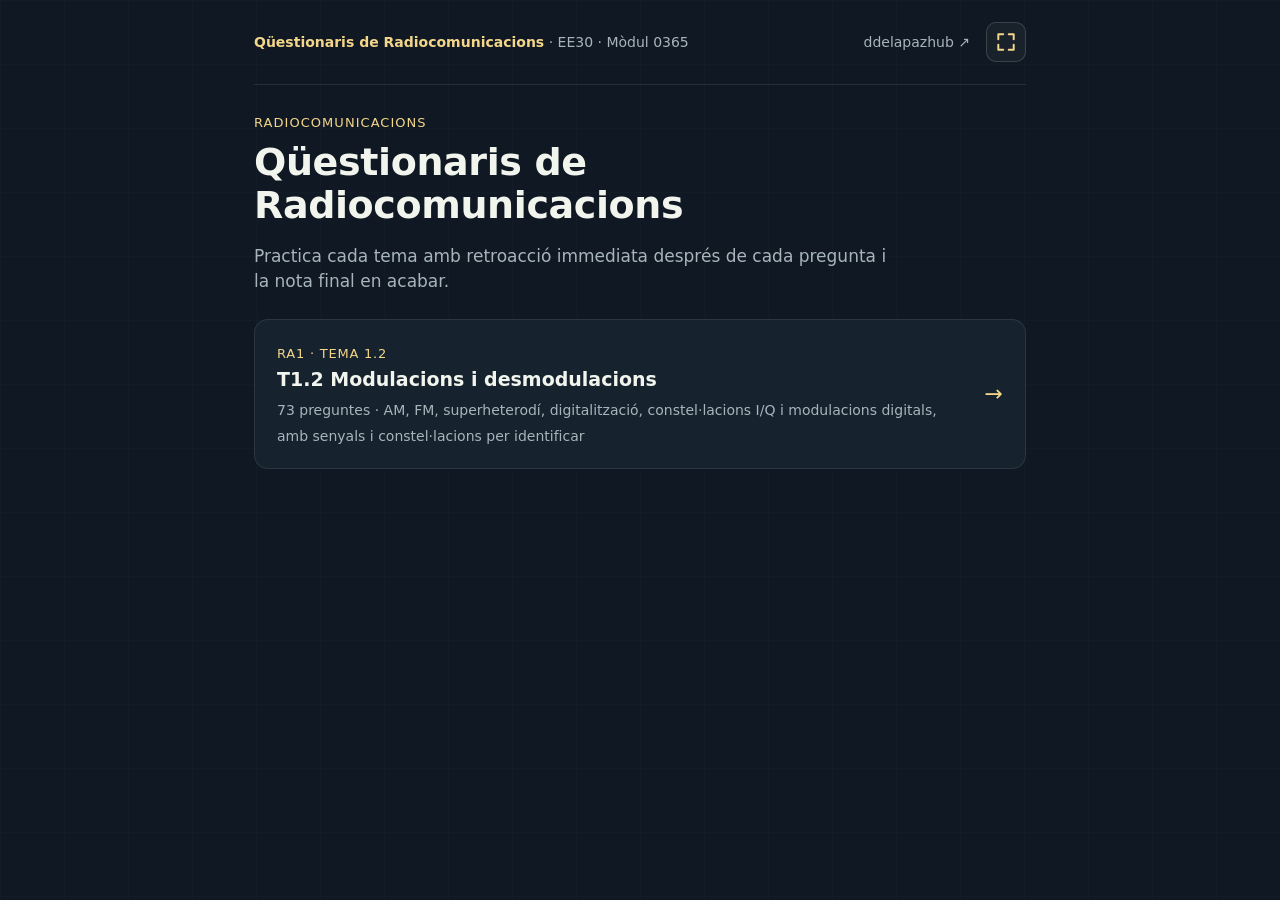
==== index.html @ 50cbcafa "Qüestionari T1.2 Modulacions i desmodulacions (mòdul 0365) Motor del qüestionari reaprofitat de ques" ====
<!DOCTYPE html>
<html lang="ca">
<head>
  <meta charset="UTF-8">
  <meta name="viewport" content="width=device-width, initial-scale=1">
  <meta name="theme-color" content="#101923">
  <title>Qüestionaris de Radiocomunicacions · Mòdul 0365</title>
  <link rel="stylesheet" href="assets/quiz.css">
</head>
<body>
  <div class="shell">
    <header class="top">
      <span class="crumb"><b>Qüestionaris de Radiocomunicacions</b> · EE30 · Mòdul 0365</span>
      <div class="header-end">
        <a class="crumb" href="https://ddelapaz1.github.io/#modul-0365">ddelapazhub ↗</a>
        <button type="button" id="btn-fs" class="fs-btn" aria-label="Pantalla completa" title="Pantalla completa (F)" hidden>
          <svg class="fs-on" viewBox="0 0 20 20" fill="none" stroke="currentColor" stroke-width="1.8" stroke-linecap="round" stroke-linejoin="round" aria-hidden="true"><path d="M3 7.5V3h4.5M12.5 3H17v4.5M17 12.5V17h-4.5M7.5 17H3v-4.5"/></svg>
          <svg class="fs-off" viewBox="0 0 20 20" fill="none" stroke="currentColor" stroke-width="1.8" stroke-linecap="round" stroke-linejoin="round" aria-hidden="true"><path d="M7.5 3v4.5H3M17 7.5h-4.5V3M12.5 17v-4.5H17M3 12.5h4.5V17"/></svg>
        </button>
      </div>
    </header>
    <main>
      <p class="eyebrow">Radiocomunicacions</p>
      <h1>Qüestionaris de Radiocomunicacions</h1>
      <p class="lead">Practica cada tema amb retroacció immediata després de cada pregunta i la nota final en acabar.</p>

      <!-- Afegeix aquí un <li> per cada qüestionari nou (carpeta + data/*.js). -->
      <ul class="quiz-list">
        <li>
          <a href="t1-2-modulacio/">
            <div>
              <span class="ra">RA1 · Tema 1.2</span>
              <h2>T1.2 Modulacions i desmodulacions</h2>
              <span class="meta">73 preguntes · AM, FM, superheterodí, digitalització, constel·lacions I/Q i modulacions digitals, amb senyals i constel·lacions per identificar</span>
            </div>
            <span class="arrow" aria-hidden="true">→</span>
          </a>
        </li>
      </ul>
    </main>
  </div>
  <script src="assets/fullscreen.js"></script>
</body>
</html>
---- assets/quiz.css ----
:root {
  color-scheme: dark;
  --bg: #101923;
  --panel: #16222e;
  --panel-2: #1b2a37;
  --line: #ffffff17;
  --text: #f1f5ed;
  --muted: #a7b5bb;
  --accent: #f3d68a;
  --ok: #8fe3a8;
  --ok-bg: #8fe3a814;
  --ko: #ff8f8f;
  --ko-bg: #ff8f8f14;
  --part: #ffc075;
  --radius: 14px;
}

* { box-sizing: border-box; }

html { -webkit-text-size-adjust: 100%; }

body {
  margin: 0;
  min-height: 100vh;
  font-family: system-ui, -apple-system, "Segoe UI", sans-serif;
  font-size: 17px;
  line-height: 1.5;
  background: var(--bg);
  color: var(--text);
}

body::before {
  content: "";
  position: fixed;
  inset: 0;
  pointer-events: none;
  background-image:
    linear-gradient(#ffffff04 1px, transparent 1px),
    linear-gradient(90deg, #ffffff04 1px, transparent 1px);
  background-size: 64px 64px;
}

.shell {
  position: relative;
  max-width: 820px;
  margin: 0 auto;
  padding: 0 24px 64px;
}

header.top {
  display: flex;
  align-items: center;
  justify-content: space-between;
  gap: 16px;
  padding: 22px 0;
  border-bottom: 1px solid var(--line);
  margin-bottom: 28px;
}

.crumb { color: var(--muted); font-size: 14px; text-decoration: none; }
.crumb:hover { color: var(--text); }
.crumb b { color: var(--accent); font-weight: 600; }

.header-end { display: flex; align-items: center; gap: 16px; flex: none; }

.fs-btn {
  display: grid;
  place-items: center;
  width: 40px;
  height: 40px;
  padding: 0;
  border-radius: 10px;
  border: 1px solid #ffffff25;
  background: #ffffff0a;
  color: var(--accent);
  cursor: pointer;
  transition: background .2s, border-color .2s;
}
.fs-btn:hover { background: #ffffff18; border-color: #ffffff45; }
.fs-btn:focus-visible { outline: 2px solid var(--accent); outline-offset: 3px; }
.fs-btn svg { width: 22px; height: 22px; }
.fs-btn[hidden], .fs-btn .fs-off, .fs-btn.is-fs .fs-on { display: none; }
.fs-btn.is-fs .fs-off { display: block; }

.eyebrow {
  font-size: 13px;
  letter-spacing: .08em;
  text-transform: uppercase;
  color: var(--accent);
  margin: 0 0 8px;
}

h1 { font-size: clamp(26px, 5vw, 38px); line-height: 1.15; margin: 0 0 16px; letter-spacing: -.01em; }
h2 { font-size: 21px; line-height: 1.35; margin: 0 0 20px; font-weight: 600; }

.lead { color: var(--muted); margin: 0 0 24px; max-width: 60ch; }

.card {
  background: var(--panel);
  border: 1px solid var(--line);
  border-radius: var(--radius);
  padding: 28px;
}

.rules { margin: 0 0 28px; padding: 0; list-style: none; display: grid; gap: 10px; }
.rules li { display: flex; gap: 12px; align-items: baseline; color: var(--muted); }
.rules li b { color: var(--text); font-weight: 600; }
.rules .k {
  flex: none;
  min-width: 64px;
  text-align: center;
  font-variant-numeric: tabular-nums;
  font-weight: 700;
  padding: 2px 8px;
  border-radius: 8px;
  border: 1px solid var(--line);
}
.rules .k.ok { color: var(--ok); }
.rules .k.ko { color: var(--ko); }
.rules .k.part { color: var(--part); }

.btn {
  font: inherit;
  font-weight: 600;
  font-size: 16px;
  border: 1px solid transparent;
  border-radius: 10px;
  padding: 12px 22px;
  cursor: pointer;
  background: var(--accent);
  color: #1a1408;
  transition: filter .15s, transform .1s, opacity .15s;
}
.btn:hover:not(:disabled) { filter: brightness(1.08); }
.btn:active:not(:disabled) { transform: translateY(1px); }
.btn:disabled { opacity: .35; cursor: not-allowed; }
.btn.ghost { background: transparent; color: var(--text); border-color: var(--line); }
.btn.ghost:hover { border-color: #ffffff40; }
.btn:focus-visible, .opt:focus-visible, select:focus-visible { outline: 2px solid var(--accent); outline-offset: 2px; }

/* progrés */
.progress { display: flex; align-items: center; gap: 14px; margin-bottom: 20px; font-size: 14px; color: var(--muted); }
.progress .bar { flex: 1; height: 6px; background: #ffffff10; border-radius: 99px; overflow: hidden; }
.progress .fill { height: 100%; width: 0; background: var(--accent); border-radius: 99px; transition: width .3s ease; }
.progress .num { font-variant-numeric: tabular-nums; white-space: nowrap; }
.progress .num b { color: var(--text); }

/* imatge de la pregunta */
.qimg { margin: 0 0 20px; }
.qimg .frame { position: relative; width: fit-content; max-width: 100%; margin: 0 auto; }
.qimg img { display: block; max-width: 100%; max-height: 420px; border-radius: 10px; background: #fff; }
.qimg .marker {
  position: absolute;
  /* s'encongeix en pantalles estretes perquè les caselles properes no se superposin */
  min-width: clamp(14px, 4vw, 26px);
  height: clamp(14px, 4vw, 26px);
  padding: 0 clamp(2px, 1vw, 6px);
  display: grid;
  place-items: center;
  border-radius: 99px;
  background: var(--accent);
  color: #1a1408;
  font-size: clamp(9px, 2.6vw, 14px);
  font-weight: 700;
  box-shadow: 0 1px 4px #0006;
}

/* opcions */
.opts { display: grid; gap: 10px; margin: 0 0 22px; padding: 0; list-style: none; }

.opt {
  width: 100%;
  display: flex;
  gap: 14px;
  align-items: flex-start;
  text-align: left;
  font: inherit;
  color: var(--text);
  background: var(--panel-2);
  border: 1px solid var(--line);
  border-radius: 12px;
  padding: 14px 16px;
  cursor: pointer;
  transition: border-color .15s, background .15s;
}
.opt:hover:not(:disabled) { border-color: #ffffff40; }
.opt .letter {
  flex: none;
  width: 28px;
  height: 28px;
  display: grid;
  place-items: center;
  border-radius: 50%;
  border: 1px solid #ffffff30;
  font-size: 14px;
  font-weight: 600;
  color: var(--muted);
}
.opt[aria-pressed="true"] { border-color: var(--accent); background: #f3d68a10; }
.opt[aria-pressed="true"] .letter { background: var(--accent); color: #1a1408; border-color: var(--accent); }
.opt:disabled { cursor: default; }
.opt.is-correct { border-color: var(--ok); background: var(--ok-bg); }
.opt.is-correct .letter { background: var(--ok); color: #0b1f12; border-color: var(--ok); }
.opt.is-wrong { border-color: var(--ko); background: var(--ko-bg); }
.opt.is-wrong .letter { background: var(--ko); color: #2a0b0b; border-color: var(--ko); }
.opt.is-dim { opacity: .5; }

/* aparellament */
.match { display: grid; gap: 12px; margin: 0 0 22px; }
.match-row {
  display: grid;
  grid-template-columns: minmax(130px, 1fr) 2.4fr;
  gap: 10px 16px;
  align-items: center;
  background: var(--panel-2);
  border: 1px solid var(--line);
  border-radius: 12px;
  padding: 12px 14px;
}
.match-row .term { font-weight: 600; }
.match-row select {
  width: 100%;
  font: inherit;
  font-size: 15px;
  color: var(--text);
  background: var(--bg);
  border: 1px solid #ffffff25;
  border-radius: 8px;
  padding: 9px 10px;
}
.match-row select:disabled { opacity: 1; }
.match-row.is-correct { border-color: var(--ok); background: var(--ok-bg); }
.match-row.is-wrong { border-color: var(--ko); background: var(--ko-bg); }
.match-row .fix { grid-column: 2; font-size: 14px; color: var(--ok); }
.match-row .fix::before { content: "✓ Correcta: "; font-weight: 600; }
.match.img-terms .match-row { grid-template-columns: minmax(200px, 1.5fr) 1fr; }
.match-row .term img { display: block; max-width: 100%; max-height: 170px; border-radius: 8px; background: #fff; }
.review .img-terms li { display: flex; align-items: center; gap: 8px; flex-wrap: wrap; margin: 6px 0; }
.review .term-thumb { max-width: 150px; max-height: 70px; border-radius: 4px; background: #fff; }

@media (max-width: 560px) {
  .shell { padding: 0 16px 48px; }
  .card { padding: 20px 16px; }
  .match-row { grid-template-columns: 1fr; }
  .match-row .fix { grid-column: 1; }
  .match.img-terms .match-row { grid-template-columns: 1fr; }
  h2 { font-size: 19px; }
}

/* retroacció */
.feedback {
  border-radius: 12px;
  padding: 16px 18px;
  margin: 0 0 22px;
  border: 1px solid var(--line);
  border-left-width: 4px;
  animation: rise .25s ease;
}
.feedback.ok { border-left-color: var(--ok); background: var(--ok-bg); }
.feedback.ko { border-left-color: var(--ko); background: var(--ko-bg); }
.feedback.part { border-left-color: var(--part); background: #ffc07514; }
.feedback .verdict { font-weight: 700; margin: 0 0 6px; display: flex; justify-content: space-between; gap: 12px; flex-wrap: wrap; }
.feedback.ok .verdict { color: var(--ok); }
.feedback.ko .verdict { color: var(--ko); }
.feedback.part .verdict { color: var(--part); }
.feedback .pts { font-variant-numeric: tabular-nums; font-weight: 600; }
.feedback p.exp { margin: 0; color: var(--text); }
.feedback .answer { margin: 0 0 8px; color: var(--muted); font-size: 15px; }
.feedback .answer b { color: var(--ok); font-weight: 600; }
.feedback .why { margin: 0 0 8px; color: var(--text); }
.feedback .why b { color: var(--ko); font-weight: 600; }

@keyframes rise { from { opacity: 0; transform: translateY(6px); } to { opacity: 1; transform: none; } }

.actions { display: flex; justify-content: flex-end; gap: 10px; flex-wrap: wrap; }
.hint { color: var(--muted); font-size: 13px; margin-right: auto; align-self: center; }
@media (hover: none) { .hint { display: none; } }

/* resultat */
.score {
  display: flex;
  align-items: baseline;
  gap: 10px;
  margin: 8px 0 6px;
  font-variant-numeric: tabular-nums;
}
.score .big { font-size: clamp(64px, 16vw, 96px); font-weight: 800; line-height: 1; letter-spacing: -.03em; }
.score .of { font-size: 24px; color: var(--muted); }
.score.pass .big { color: var(--ok); }
.score.fail .big { color: var(--ko); }
.verdict-text { font-size: 18px; margin: 0 0 24px; }

.stats { display: grid; grid-template-columns: repeat(auto-fit, minmax(130px, 1fr)); gap: 10px; margin: 0 0 28px; }
.stat { background: var(--panel-2); border: 1px solid var(--line); border-radius: 12px; padding: 12px 14px; }
.stat .n { font-size: 26px; font-weight: 700; font-variant-numeric: tabular-nums; }
.stat .l { font-size: 13px; color: var(--muted); }
.stat.ok .n { color: var(--ok); }
.stat.ko .n { color: var(--ko); }
.stat.part .n { color: var(--part); }

.review { margin: 28px 0 0; }
.review h3 { font-size: 17px; margin: 0 0 12px; }
.review details {
  background: var(--panel-2);
  border: 1px solid var(--line);
  border-left: 4px solid var(--line);
  border-radius: 10px;
  margin-bottom: 8px;
}
.review details.ok { border-left-color: var(--ok); }
.review details.ko { border-left-color: var(--ko); }
.review details.part { border-left-color: var(--part); }
.review summary { cursor: pointer; padding: 12px 14px; display: flex; gap: 10px; align-items: baseline; }
.review summary .q { flex: 1; }
.review summary .pts { font-variant-numeric: tabular-nums; color: var(--muted); font-size: 14px; white-space: nowrap; }
.review .body { padding: 0 14px 14px; font-size: 15px; color: var(--muted); }
.review .body p { margin: 0 0 8px; }
.review .body b.ok { color: var(--ok); font-weight: 600; }
.review .body b.ko { color: var(--ko); font-weight: 600; }
.review .body ul { margin: 0 0 8px; padding-left: 18px; }
.review .body .thumb { display: block; max-width: 160px; max-height: 110px; border-radius: 6px; margin: 0 0 10px; background: #fff; }

/* llista de qüestionaris */
.quiz-list { list-style: none; margin: 0; padding: 0; display: grid; gap: 12px; }
.quiz-list a {
  display: flex;
  justify-content: space-between;
  align-items: center;
  gap: 16px;
  text-decoration: none;
  color: var(--text);
  background: var(--panel);
  border: 1px solid var(--line);
  border-radius: var(--radius);
  padding: 20px 22px;
  transition: border-color .15s;
}
.quiz-list a:hover { border-color: #f3d68a80; }
.quiz-list .meta { color: var(--muted); font-size: 14px; }
.quiz-list .ra { color: var(--accent); font-size: 13px; letter-spacing: .06em; text-transform: uppercase; }
.quiz-list h2 { margin: 2px 0 4px; font-size: 19px; }
.quiz-list .arrow { font-size: 22px; color: var(--accent); }
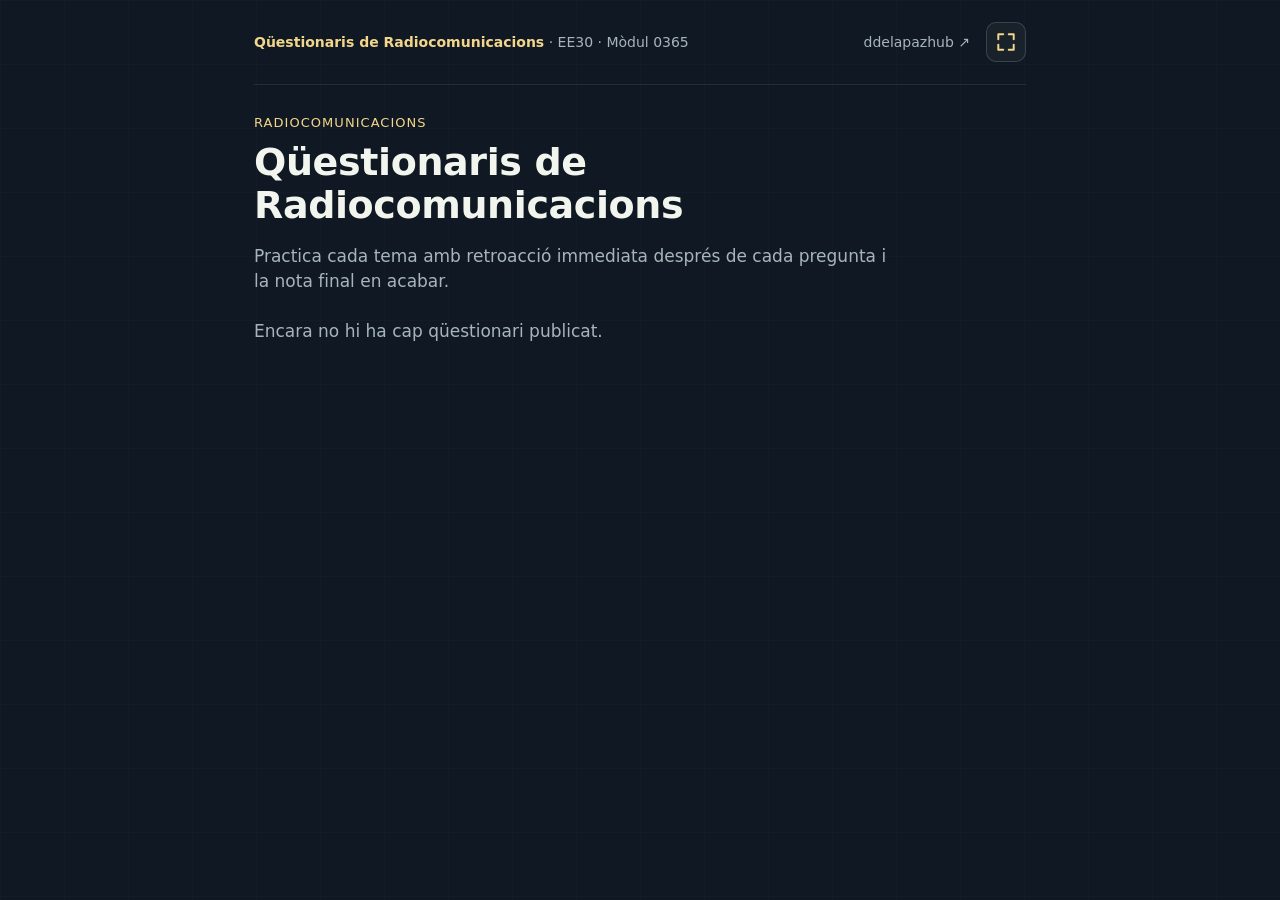
==== commit dfd0ac8d: "Treu el qüestionari T1.2 Modulacions i desmodulacions El tema s'ha rebatejat com a T1.5 i el qüestio" ====
--- a/index.html
+++ b/index.html
@@ -26,17 +26,8 @@
 
       <!-- Afegeix aquí un <li> per cada qüestionari nou (carpeta + data/*.js). -->
       <ul class="quiz-list">
-        <li>
-          <a href="t1-2-modulacio/">
-            <div>
-              <span class="ra">RA1 · Tema 1.2</span>
-              <h2>T1.2 Modulacions i desmodulacions</h2>
-              <span class="meta">73 preguntes · AM, FM, superheterodí, digitalització, constel·lacions I/Q i modulacions digitals, amb senyals i constel·lacions per identificar</span>
-            </div>
-            <span class="arrow" aria-hidden="true">→</span>
-          </a>
-        </li>
       </ul>
+      <p class="lead">Encara no hi ha cap qüestionari publicat.</p>
     </main>
   </div>
   <script src="assets/fullscreen.js"></script>
